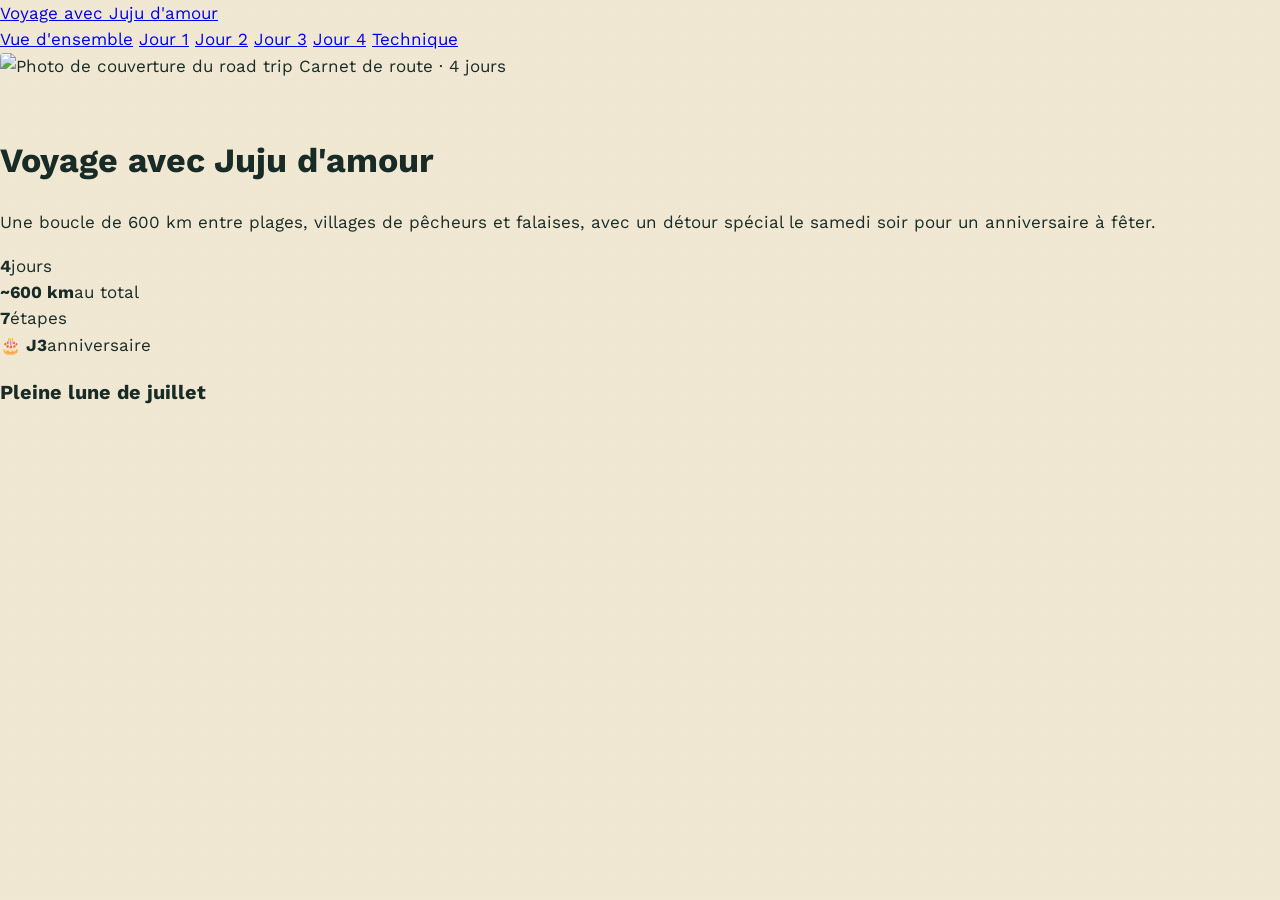
==== index.html @ b04c2325 "Add initial HTML structure for travel site" ====
<!DOCTYPE html>
<html lang="fr">
<head>
<meta charset="UTF-8">
<meta name="viewport" content="width=device-width, initial-scale=1.0">
<title>Voyage avec Juju d'amour</title>
<link rel="stylesheet" href="style.css">
</head>
<body>

<nav class="topnav">
  <div class="wrap">
    <a class="brand" href="index.html">Voyage avec Juju d'amour</a>
    <div class="days">
      <a href="index.html" class="active">Vue d'ensemble</a>
      <a href="jour-1.html">Jour 1</a>
      <a href="jour-2.html">Jour 2</a>
      <a href="jour-3.html">Jour 3</a>
      <a href="jour-4.html">Jour 4</a>
      <a href="technique.html">Technique</a>
    </div>
  </div>
</nav>

<header class="hero">
  <div class="wrap">
    <img src="hero-photo.jpeg" alt="Photo de couverture du road trip" style="width:100%; max-height:420px; object-fit:cover; border-radius:4px; margin-bottom:32px;">
    <span class="eyebrow">Carnet de route · 4 jours</span>
    <h1>Voyage avec Juju d'amour</h1>
    <p class="sub">Une boucle de 600&nbsp;km entre plages, villages de pêcheurs et falaises, avec un détour spécial le samedi soir pour un anniversaire à fêter.</p>
    <div class="stats">
      <div><b>4</b>jours</div>
      <div><b>~600 km</b>au total</div>
      <div><b>7</b>étapes</div>
      <div><b>🎂 J3</b>anniversaire</div>
    </div>
  </div>
</header>

<div class="wrap">
  <div class="card" data-label="Bon à savoir">
    <h3>Pleine lune de juillet</h3>
---- style.css ----
@import url('https://fonts.googleapis.com/css2?family=Fraunces:opsz,wght@9..144,400;9..144,500;9..144,600;9..144,700&family=Work+Sans:wght@400;500;600&display=swap');

:root{
  --ink:#182b26;
  --sand:#f1e8d3;
  --paper:#faf4e4;
  --ocean:#1c4b5e;
  --terracotta:#c1440e;
  --pine:#3c5a41;
  --gold:#c1932f;
  --line: rgba(24,43,38,0.16);
  --max: 760px;
}

*{box-sizing:border-box;}
html{scroll-behavior:smooth;}

body{
  margin:0;
  background:var(--sand);
  color:var(--ink);
  font-family:'Work Sans', sans-serif;
  font-size:17px;
  line-height:1.55;
  -webkit-font-smoothing:antialiased;
}

body::before{
  content:"";
  position:fixed; inset:0;
  pointer-events:none;
  opacity:.35;
  background-image: radial-gradient(rgba(24,43,38,0.06) 1px, transparent 1px);
  background-size: 3px 3px;
  z-index:0;
}

h1,h2,h3{
  font-family:'Fraun
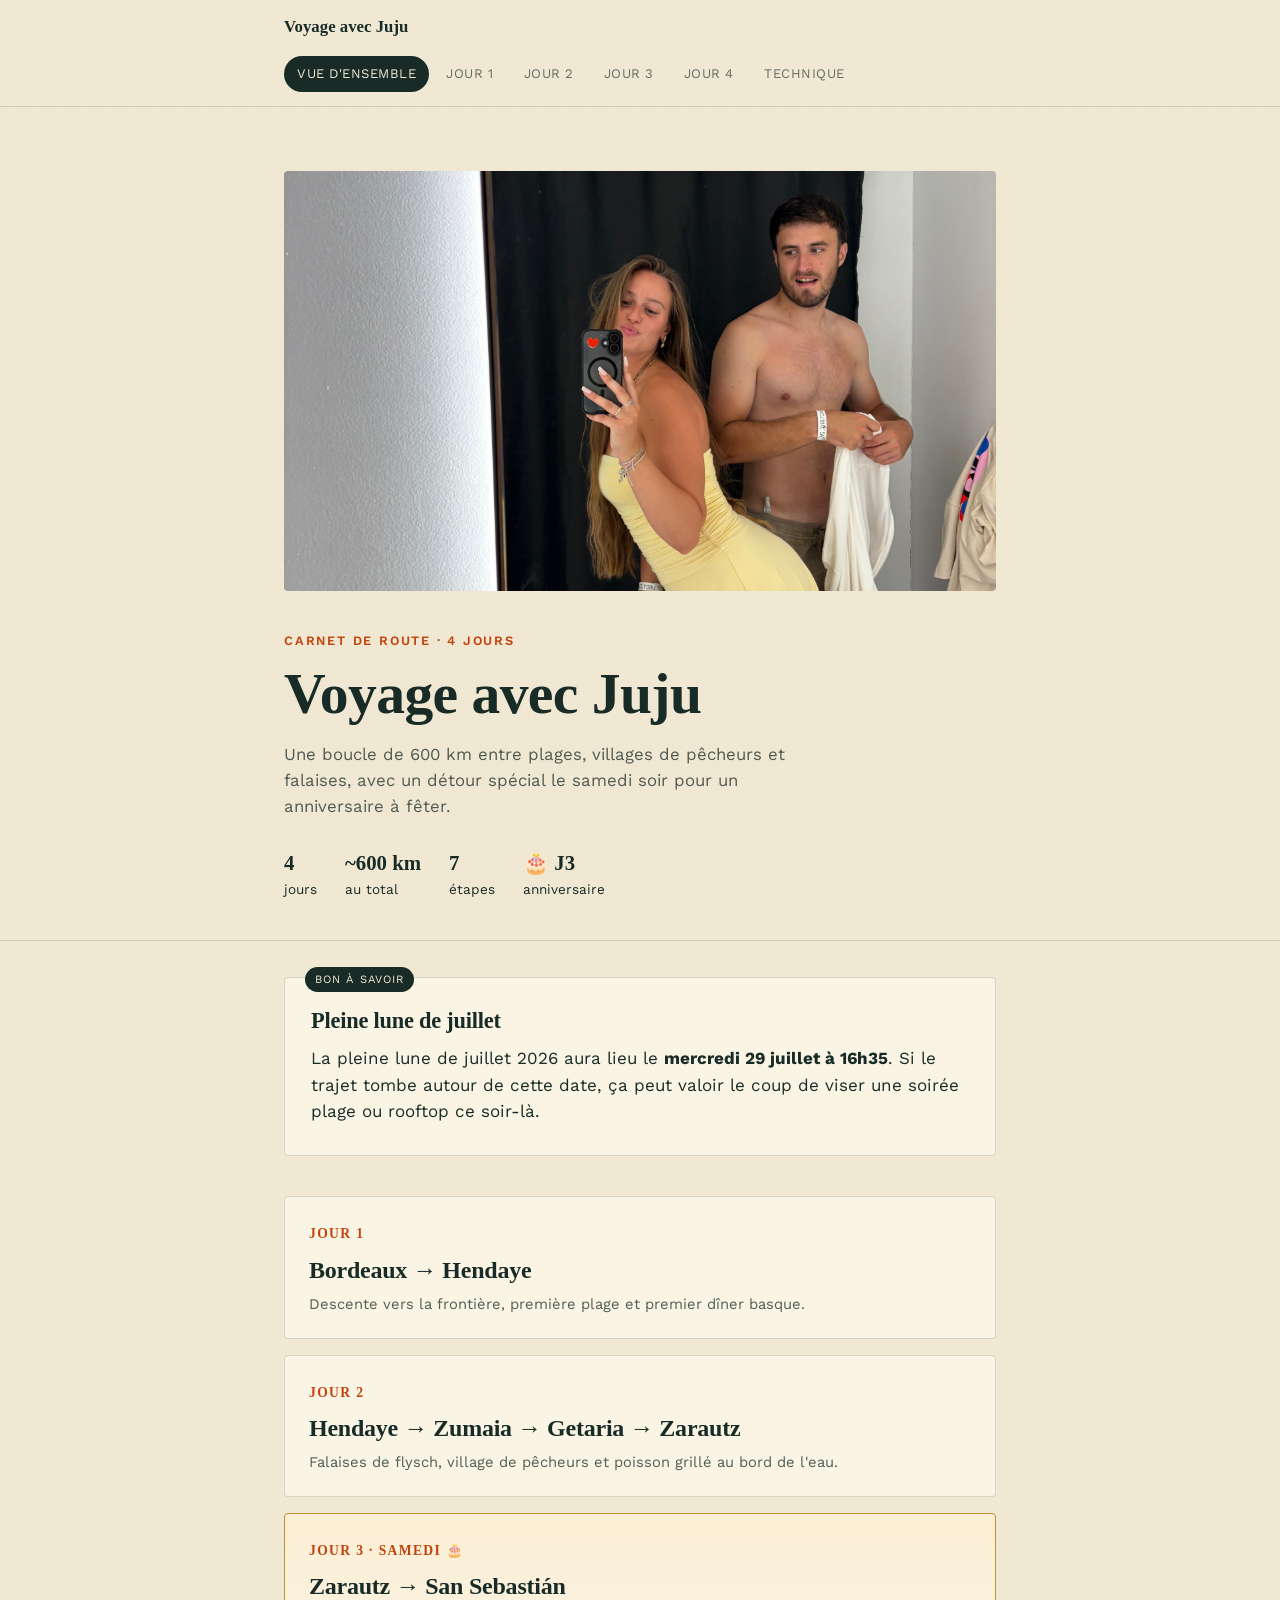
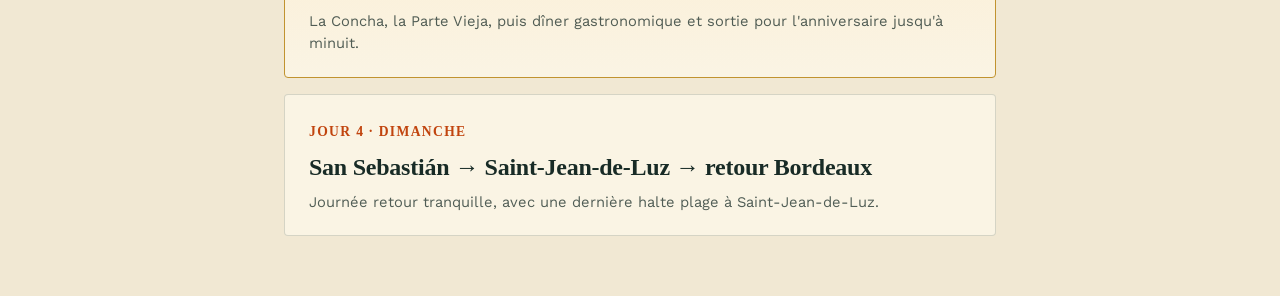
==== commit feb26dd4: "Add files via upload" ====
--- a/index.html
+++ b/index.html
@@ -3,14 +3,14 @@
 <head>
 <meta charset="UTF-8">
 <meta name="viewport" content="width=device-width, initial-scale=1.0">
-<title>Voyage avec Juju d'amour</title>
+<title>Voyage avec Juju</title>
 <link rel="stylesheet" href="style.css">
 </head>
 <body>
 
 <nav class="topnav">
   <div class="wrap">
-    <a class="brand" href="index.html">Voyage avec Juju d'amour</a>
+    <a class="brand" href="index.html">Voyage avec Juju</a>
     <div class="days">
       <a href="index.html" class="active">Vue d'ensemble</a>
       <a href="jour-1.html">Jour 1</a>
@@ -26,7 +26,7 @@
   <div class="wrap">
     <img src="hero-photo.jpeg" alt="Photo de couverture du road trip" style="width:100%; max-height:420px; object-fit:cover; border-radius:4px; margin-bottom:32px;">
     <span class="eyebrow">Carnet de route · 4 jours</span>
-    <h1>Voyage avec Juju d'amour</h1>
+    <h1>Voyage avec Juju</h1>
     <p class="sub">Une boucle de 600&nbsp;km entre plages, villages de pêcheurs et falaises, avec un détour spécial le samedi soir pour un anniversaire à fêter.</p>
     <div class="stats">
       <div><b>4</b>jours</div>
@@ -40,4 +40,37 @@
 <div class="wrap">
   <div class="card" data-label="Bon à savoir">
     <h3>Pleine lune de juillet</h3>
-    
+    <p>La pleine lune de juillet 2026 aura lieu le <b>mercredi 29 juillet à 16h35</b>. Si le trajet tombe autour de cette date, ça peut valoir le coup de viser une soirée plage ou rooftop ce soir-là.</p>
+  </div>
+
+  <div class="day-grid">
+
+    <a class="day-card" href="jour-1.html">
+      <span class="num">Jour 1</span>
+      <h2>Bordeaux → Hendaye</h2>
+      <p>Descente vers la frontière, première plage et premier dîner basque.</p>
+    </a>
+
+    <a class="day-card" href="jour-2.html">
+      <span class="num">Jour 2</span>
+      <h2>Hendaye → Zumaia → Getaria → Zarautz</h2>
+      <p>Falaises de flysch, village de pêcheurs et poisson grillé au bord de l'eau.</p>
+    </a>
+
+    <a class="day-card birthday" href="jour-3.html">
+      <span class="num">Jour 3 · Samedi 🎂</span>
+      <h2>Zarautz → San Sebastián</h2>
+      <p>La Concha, la Parte Vieja, puis dîner gastronomique et sortie pour l'anniversaire jusqu'à minuit.</p>
+    </a>
+
+    <a class="day-card" href="jour-4.html">
+      <span class="num">Jour 4 · Dimanche</span>
+      <h2>San Sebastián → Saint-Jean-de-Luz → retour Bordeaux</h2>
+      <p>Journée retour tranquille, avec une dernière halte plage à Saint-Jean-de-Luz.</p>
+    </a>
+
+  </div>
+</div>
+
+</body>
+</html>
--- a/style.css
+++ b/style.css
@@ -25,6 +25,7 @@
   -webkit-font-smoothing:antialiased;
 }
 
+/* subtle paper grain */
 body::before{
   content:"";
   position:fixed; inset:0;
@@ -36,4 +37,271 @@
 }
 
 h1,h2,h3{
-  font-family:'Fraun
+  font-family:'Fraunces', serif;
+  font-weight:600;
+  margin:0 0 .3em;
+  letter-spacing:-0.01em;
+}
+
+a{color:inherit;}
+
+.wrap{
+  max-width:var(--max);
+  margin:0 auto;
+  padding:0 24px;
+  position:relative;
+  z-index:1;
+}
+
+/* ---------- NAV ---------- */
+nav.topnav{
+  border-bottom:1px solid var(--line);
+  background:rgba(241,232,211,0.9);
+  backdrop-filter:blur(6px);
+  position:sticky; top:0; z-index:10;
+}
+nav.topnav .wrap{
+  display:flex;
+  align-items:center;
+  justify-content:space-between;
+  padding-top:14px;
+  padding-bottom:14px;
+  gap:16px;
+  flex-wrap:wrap;
+}
+nav.topnav .brand{
+  font-family:'Fraunces', serif;
+  font-weight:600;
+  font-size:1.05rem;
+  text-decoration:none;
+  white-space:nowrap;
+}
+nav.topnav .days{
+  display:flex;
+  gap:4px;
+  flex-wrap:wrap;
+}
+nav.topnav .days a{
+  text-decoration:none;
+  font-size:.82rem;
+  letter-spacing:.04em;
+  text-transform:uppercase;
+  padding:7px 12px;
+  border-radius:20px;
+  border:1px solid transparent;
+  color:var(--ink);
+  opacity:.65;
+}
+nav.topnav .days a:hover{opacity:1; border-color:var(--line);}
+nav.topnav .days a.active{
+  opacity:1;
+  background:var(--ink);
+  color:var(--sand);
+}
+
+/* ---------- HERO ---------- */
+header.hero{
+  padding:64px 0 40px;
+  border-bottom:1px solid var(--line);
+}
+header.hero .eyebrow{
+  font-size:.8rem;
+  letter-spacing:.14em;
+  text-transform:uppercase;
+  color:var(--terracotta);
+  font-weight:600;
+  margin-bottom:14px;
+  display:block;
+}
+header.hero h1{
+  font-size:clamp(2.4rem, 6vw, 3.6rem);
+  line-height:1.02;
+}
+header.hero p.sub{
+  max-width:52ch;
+  color:var(--ink);
+  opacity:.75;
+  font-size:1.05rem;
+  margin-top:10px;
+}
+header.hero .stats{
+  display:flex; gap:28px;
+  margin-top:28px;
+  flex-wrap:wrap;
+}
+header.hero .stats div{font-size:.85rem;}
+header.hero .stats b{
+  display:block;
+  font-family:'Fraunces', serif;
+  font-size:1.3rem;
+  font-weight:600;
+}
+
+/* ---------- ROUTE / TRAIL ---------- */
+.trail{
+  position:relative;
+  margin:48px 0 8px;
+  padding-left:34px;
+}
+.trail::before{
+  content:"";
+  position:absolute;
+  left:7px; top:6px; bottom:6px;
+  width:2px;
+  background-image: linear-gradient(var(--ink) 60%, transparent 0%);
+  background-size: 2px 10px;
+  background-repeat: repeat-y;
+  opacity:.45;
+}
+.stop{
+  position:relative;
+  padding-bottom:40px;
+}
+.stop:last-child{padding-bottom:4px;}
+.stop::before{
+  content:"";
+  position:absolute;
+  left:-34px; top:4px;
+  width:14px; height:14px;
+  border-radius:50%;
+  background:var(--paper);
+  border:2px solid var(--terracotta);
+}
+.stop .time{
+  font-size:.78rem;
+  letter-spacing:.08em;
+  text-transform:uppercase;
+  color:var(--ocean);
+  font-weight:600;
+}
+.stop h3{
+  font-size:1.35rem;
+  margin-top:4px;
+}
+.stop p{margin:6px 0 0; opacity:.85;}
+.stop .tag{
+  display:inline-block;
+  margin-top:10px;
+  font-size:.72rem;
+  letter-spacing:.06em;
+  text-transform:uppercase;
+  padding:3px 9px;
+  border:1px solid var(--line);
+  border-radius:20px;
+  opacity:.7;
+}
+.stop img{width:100%; max-height:260px; object-fit:cover; border-radius:4px; margin-top:10px; display:block;}
+
+/* ---------- CARD (restaurant / dodo) ---------- */
+.card{
+  margin:36px 0;
+  background:var(--paper);
+  border:1px solid var(--line);
+  border-radius:4px;
+  padding:26px 26px 24px;
+  position:relative;
+}
+.card::before{
+  content:attr(data-label);
+  position:absolute;
+  top:-11px; left:20px;
+  background:var(--ink);
+  color:var(--sand);
+  font-size:.7rem;
+  letter-spacing:.1em;
+  text-transform:uppercase;
+  padding:4px 10px;
+  border-radius:20px;
+}
+.card h3{font-size:1.4rem; margin-bottom:2px;}
+.card .addr{font-size:.85rem; opacity:.65; margin-bottom:10px;}
+.card p{margin:.4em 0;}
+.card .meta{
+  display:flex; gap:16px; flex-wrap:wrap;
+  margin-top:14px;
+  font-size:.82rem;
+}
+.card .meta span{opacity:.7;}
+.card .meta b{opacity:1;}
+.card a.btn{
+  display:inline-block;
+  margin-top:16px;
+  font-size:.82rem;
+  text-decoration:none;
+  border-bottom:1px solid var(--ink);
+  padding-bottom:2px;
+}
+
+/* birthday card special treatment */
+.card.birthday{
+  background: linear-gradient(180deg, #fbeed4, var(--paper));
+  border-color: var(--gold);
+}
+.card.birthday::before{
+  background:var(--gold);
+  color:#2a2107;
+}
+.card.birthday h3{color:var(--terracotta);}
+
+.section-title{
+  margin-top:56px;
+  font-size:.8rem;
+  letter-spacing:.14em;
+  text-transform:uppercase;
+  color:var(--ocean);
+  border-top:1px solid var(--line);
+  padding-top:10px;
+}
+
+footer.pagefoot{
+  margin:70px 0 50px;
+  padding-top:24px;
+  border-top:1px solid var(--line);
+  display:flex;
+  justify-content:space-between;
+  align-items:center;
+  font-size:.85rem;
+  gap:16px;
+  flex-wrap:wrap;
+}
+footer.pagefoot a{
+  text-decoration:none;
+  font-weight:600;
+}
+footer.pagefoot .prev::before{content:"← ";}
+footer.pagefoot .next::after{content:" →";}
+
+/* index page grid */
+.day-grid{
+  display:grid;
+  grid-template-columns:1fr;
+  gap:16px;
+  margin:40px 0 60px;
+}
+.day-card{
+  display:block;
+  text-decoration:none;
+  color:var(--ink);
+  border:1px solid var(--line);
+  border-radius:4px;
+  padding:22px 24px;
+  background:var(--paper);
+  transition:transform .15s ease, box-shadow .15s ease;
+}
+.day-card:hover{transform:translateY(-2px); box-shadow:0 6px 18px rgba(24,43,38,0.08);}
+.day-card .num{
+  font-family:'Fraunces', serif;
+  font-size:.85rem;
+  letter-spacing:.1em;
+  text-transform:uppercase;
+  color:var(--terracotta);
+  font-weight:600;
+}
+.day-card h2{font-size:1.5rem; margin:6px 0 4px;}
+.day-card p{margin:0; opacity:.75; font-size:.92rem;}
+.day-card.birthday{border-color:var(--gold); background:linear-gradient(180deg,#fbeed4,var(--paper));}
+
+@media (max-width:600px){
+  header.hero{padding:44px 0 30px;}
+  .card{padding:20px;}
+}
